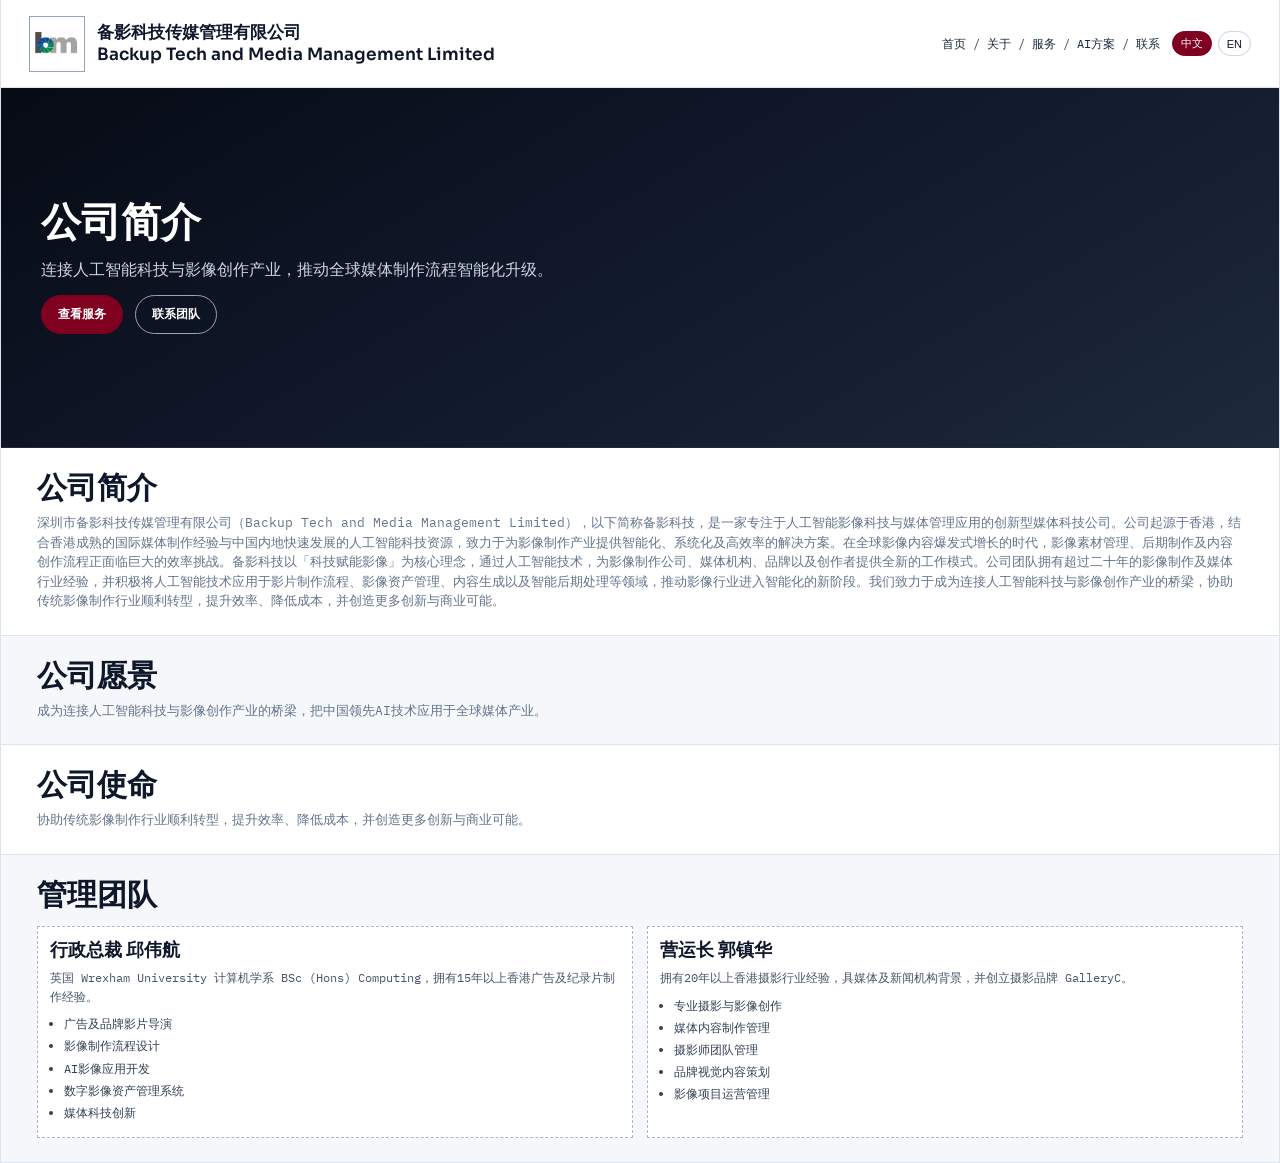
==== about.html @ a10dc292 "Update about.html" ====
<!doctype html>
<html lang="zh-CN">
<head>
  <meta charset="utf-8" />
  <meta name="viewport" content="width=device-width,initial-scale=1" />
  <title>关于 - Backup Tech</title>
  <link rel="preconnect" href="https://fonts.googleapis.com" />
  <link rel="preconnect" href="https://fonts.gstatic.com" crossorigin />
  <link href="https://fonts.googleapis.com/css2?family=Sora:wght@600&family=IBM+Plex+Mono:wght@400;500&display=swap" rel="stylesheet" />
  <link rel="stylesheet" href="./styles.css" />
</head>
<body>
  <div class="site">
    <header class="top">
      <div class="brand"><div class="logo-box"><img src="./logo.jpeg" alt="Backup Tech Logo" /></div><span data-i18n-key="brand"></span></div>
      <div class="top-right">
        <div class="menu">
          <a href="./index.html" data-i18n-key="nav_home"></a> /
          <a href="./about.html" data-i18n-key="nav_about"></a> /
          <a href="./services.html" data-i18n-key="nav_services"></a> /
          <a href="./ai-solutions.html" data-i18n-key="nav_ai"></a> /
          <a href="./contact-chatbot.html" data-i18n-key="nav_contact"></a>
        </div>
        <div class="lang-toggle"><button class="lang-btn" type="button" data-lang-switch="zh">中文</button><button class="lang-btn" type="button" data-lang-switch="en">EN</button></div>
      </div>
    </header>

    <section class="hero">
      <h1 data-i18n-key="hero_title"></h1>
      <p data-i18n-key="hero_sub"></p>
      <div class="btns">
        <a class="btn primary" href="./services.html" data-i18n-key="hero_btn_1"></a>
        <a class="btn secondary" href="./contact-chatbot.html" data-i18n-key="hero_btn_2"></a>
      </div>
    </section>

    <section class="sec white"><h2 data-i18n-key="overview_title"></h2><p class="sub" data-i18n-key="overview_text"></p></section>
    <section class="sec"><h2 data-i18n-key="vision_title"></h2><p class="sub" data-i18n-key="vision_text"></p></section>
    <section class="sec white"><h2 data-i18n-key="mission_title"></h2><p class="sub" data-i18n-key="mission_text"></p></section>

    <section class="sec">
      <h2 data-i18n-key="team_title"></h2>
      <div class="cards grid2">
        <div class="card">
          <h3 data-i18n-key="ceo_title"></h3>
          <p data-i18n-key="ceo_desc"></p>
          <ul class="list">
            <li data-i18n-key="ceo_l1"></li><li data-i18n-key="ceo_l2"></li><li data-i18n-key="ceo_l3"></li><li data-i18n-key="ceo_l4"></li><li data-i18n-key="ceo_l5"></li>
          </ul>
        </div>
        <div class="card">
          <h3 data-i18n-key="coo_title"></h3>
          <p data-i18n-key="coo_desc"></p>
          <ul class="list">
            <li data-i18n-key="coo_l1"></li><li data-i18n-key="coo_l2"></li><li data-i18n-key="coo_l3"></li><li data-i18n-key="coo_l4"></li><li data-i18n-key="coo_l5"></li>
          </ul>
        </div>
      </div>
    </section>
  </div>

  <script>
    window.I18N = {
      zh: {
        __title: '关于 - Backup Tech',
        brand: '备影科技传媒管理有限公司<br>Backup Tech and Media Management Limited',
        nav_home: '首页', nav_about: '关于', nav_services: '服务', nav_ai: 'AI方案', nav_contact: '联系',
        hero_title: '公司简介', hero_sub: '连接人工智能科技与影像创作产业，推动全球媒体制作流程智能化升级。', hero_btn_1: '查看服务', hero_btn_2: '联系团队',
        overview_title: '公司简介', overview_text: '深圳市备影科技传媒管理有限公司（Backup Tech and Media Management Limited），以下简称备影科技，是一家专注于人工智能影像科技与媒体管理应用的创新型媒体科技公司。公司起源于香港，结合香港成熟的国际媒体制作经验与中国内地快速发展的人工智能科技资源，致力于为影像制作产业提供智能化、系统化及高效率的解决方案。在全球影像内容爆发式增长的时代，影像素材管理、后期制作及内容创作流程正面临巨大的效率挑战。备影科技以「科技赋能影像」为核心理念，通过人工智能技术，为影像制作公司、媒体机构、品牌以及创作者提供全新的工作模式。公司团队拥有超过二十年的影像制作及媒体行业经验，并积极将人工智能技术应用于影片制作流程、影像资产管理、内容生成以及智能后期处理等领域，推动影像行业进入智能化的新阶段。我们致力于成为连接人工智能科技与影像创作产业的桥梁，协助传统影像制作行业顺利转型，提升效率、降低成本，并创造更多创新与商业可能。',
        vision_title: '公司愿景', vision_text: '成为连接人工智能科技与影像创作产业的桥梁，把中国领先AI技术应用于全球媒体产业。',
        mission_title: '公司使命', mission_text: '协助传统影像制作行业顺利转型，提升效率、降低成本，并创造更多创新与商业可能。',
        team_title: '管理团队',
        ceo_title: '行政总裁 邱伟航', ceo_desc: '英国 Wrexham University 计算机学系 BSc (Hons) Computing，拥有15年以上香港广告及纪录片制作经验。',
        ceo_l1: '广告及品牌影片导演', ceo_l2: '影像制作流程设计', ceo_l3: 'AI影像应用开发', ceo_l4: '数字影像资产管理系统', ceo_l5: '媒体科技创新',
        coo_title: '营运长 郭镇华', coo_desc: '拥有20年以上香港摄影行业经验，具媒体及新闻机构背景，并创立摄影品牌 GalleryC。',
        coo_l1: '专业摄影与影像创作', coo_l2: '媒体内容制作管理', coo_l3: '摄影师团队管理', coo_l4: '品牌视觉内容策划', coo_l5: '影像项目运营管理'
      },
      en: {
        __title: 'About - Backup Tech',
        brand: 'Backup Tech and Media Management Limited<br>备影科技传媒管理有限公司',
        nav_home: 'Home', nav_about: 'About', nav_services: 'Services', nav_ai: 'AI Solutions', nav_contact: 'Contact',
        hero_title: 'Company Overview', hero_sub: 'Bridging AI technology and visual media creation for intelligent production workflows.', hero_btn_1: 'Explore Services', hero_btn_2: 'Contact Team',
        overview_title: 'Company Overview', overview_text: 'Backup Tech focuses on AI visual media technology and media management, integrating Hong Kong production expertise with Shenzhen AI resources to deliver systematic solutions.',
        vision_title: 'Vision', vision_text: 'To become the bridge between AI technology and the visual media industry worldwide.',
        mission_title: 'Mission', mission_text: 'Help traditional media teams transform, improve efficiency, reduce costs, and unlock new business opportunities.',
        team_title: 'Management Team',
        ceo_title: 'CEO Tarrison Yau', ceo_desc: 'BSc (Hons) Computing from Wrexham University, with 15+ years of experience in Hong Kong advertising and documentary production.',
        ceo_l1: 'Commercial and brand film direction', ceo_l2: 'Production workflow design', ceo_l3: 'AI visual application development', ceo_l4: 'Digital asset management systems', ceo_l5: 'Media technology innovation',
        coo_title: 'COO Billy Kwok', coo_desc: '20+ years in the Hong Kong photography industry, with media/news background and founder of GalleryC.',
        coo_l1: 'Professional photography and visual creation', coo_l2: 'Media content production management', coo_l3: 'Photographer team management', coo_l4: 'Brand visual content planning', coo_l5: 'Project operations management'
      }
    };
  </script>
  <script src="./i18n.js"></script>
</body>
</html>
---- styles.css ----
:root {
  --bg: #f5f7fb;
  --panel: #ffffff;
  --ink: #0f172a;
  --muted: #64748b;
  --line: #dbe3ef;
  --hero: #0b1220;
  --cta: #800020;
}

* {
  box-sizing: border-box;
}

body {
  margin: 0;
  background: radial-gradient(circle at 15% 0%, #e8eefc 0, #f5f7fb 45%, #f5f7fb 100%);
  color: var(--ink);
  font-family: "IBM Plex Mono", monospace;
}

a {
  color: inherit;
  text-decoration: none;
}

.site {
  max-width: 1440px;
  margin: 0 auto;
  background: var(--bg);
  border-left: 1px solid var(--line);
  border-right: 1px solid var(--line);
}

.top {
  min-height: 88px;
  padding: 12px 28px;
  background: var(--panel);
  border-bottom: 1px solid var(--line);
  display: flex;
  align-items: center;
  justify-content: space-between;
  gap: 14px;
}

.top-right {
  display: flex;
  align-items: center;
  gap: 12px;
}

.brand {
  display: flex;
  align-items: center;
  gap: 12px;
  font-family: "Sora", sans-serif;
  font-weight: 600;
  font-size: 17px;
  line-height: 1.25;
}

.logo-box {
  width: 56px;
  height: 56px;
  border: 1px solid #94a3b8;
  background: #ffffff;
  overflow: hidden;
  flex-shrink: 0;
}

.logo-box img {
  width: 100%;
  height: 100%;
  object-fit: contain;
  display: block;
}

.menu {
  font-size: 12px;
  color: #334155;
  line-height: 1.6;
}

.menu a {
  color: #1e293b;
  border-bottom: 1px solid transparent;
}

.menu a:hover {
  border-bottom-color: #64748b;
}

.lang-toggle {
  display: flex;
  gap: 6px;
}

.lang-btn {
  border: 1px solid #cbd5e1;
  background: #fff;
  color: #0f172a;
  font-size: 11px;
  padding: 4px 8px;
  border-radius: 999px;
  cursor: pointer;
}

.lang-btn.active {
  background: #800020;
  border-color: #800020;
  color: #fff;
}

.hero {
  background: linear-gradient(150deg, #060b14 0%, #121a2e 55%, #1e293b 100%);
  color: #fff;
  padding: 42px 40px;
  min-height: 360px;
  display: flex;
  flex-direction: column;
  justify-content: center;
  gap: 14px;
  border-bottom: 1px solid #1f2937;
}

.hero h1 {
  margin: 0;
  font-family: "Sora", sans-serif;
  font-size: 40px;
  line-height: 1.08;
}

.hero p {
  margin: 0;
  color: #cbd5e1;
  line-height: 1.45;
  max-width: 980px;
}

.btns {
  display: flex;
  gap: 12px;
  flex-wrap: wrap;
}

.btn {
  display: inline-block;
  border-radius: 999px;
  border: 1px solid #94a3b8;
  padding: 10px 16px;
  font-size: 12px;
  font-family: "Sora", sans-serif;
  font-weight: 600;
  background: transparent;
  cursor: pointer;
}

.btn.primary {
  background: var(--cta);
  border-color: var(--cta);
  color: #fff;
}

.btn.secondary {
  color: #fff;
}

.btn.ghost {
  color: #0f172a;
  background: #eef2ff;
  border-color: #c7d2fe;
}

.sec {
  padding: 24px 36px;
  border-bottom: 1px solid var(--line);
}

.sec.white {
  background: var(--panel);
}

.sec h2 {
  margin: 0 0 8px;
  font-family: "Sora", sans-serif;
  font-size: 30px;
  line-height: 1.1;
}

.sub {
  margin: 0;
  font-size: 13px;
  color: var(--muted);
  line-height: 1.5;
}

.cards {
  margin-top: 14px;
  display: grid;
  grid-template-columns: repeat(3, minmax(0, 1fr));
  gap: 14px;
}

.grid2 {
  grid-template-columns: repeat(2, minmax(0, 1fr));
}

.card {
  min-height: 150px;
  background: #fff;
  border: 1px dashed #a9b7ca;
  padding: 12px;
}

.card h3 {
  margin: 0 0 8px;
  font-family: "Sora", sans-serif;
  font-size: 18px;
  line-height: 1.25;
}

.card p {
  margin: 0;
  font-size: 12px;
  color: #475569;
  line-height: 1.55;
}

.list {
  margin: 8px 0 0;
  padding-left: 14px;
  font-size: 12px;
  line-height: 1.6;
  color: #334155;
}

.list li {
  margin: 0 0 3px;
}

.chips {
  margin-top: 12px;
  display: flex;
  flex-wrap: wrap;
  gap: 8px;
}

.chip {
  border: 1px solid #cbd5e1;
  background: #f8fafc;
  padding: 6px 10px;
  border-radius: 999px;
  font-size: 11px;
}

button.chip {
  cursor: pointer;
}

.cta {
  background: #0f172a;
  color: #fff;
  padding: 22px 36px;
  display: flex;
  align-items: center;
  justify-content: space-between;
  gap: 16px;
  flex-wrap: wrap;
}

.cta h3 {
  margin: 0;
  font-family: "Sora", sans-serif;
  font-size: 30px;
  line-height: 1.15;
}

.chatbox {
  background: #f8fbff;
  border: 1px solid #c5d5ef;
  padding: 12px;
  min-height: 220px;
  max-height: 360px;
  overflow: auto;
}

.msg {
  border: 1px solid #dbe5f3;
  background: #fff;
  padding: 9px;
  font-size: 12px;
  line-height: 1.45;
  margin-bottom: 8px;
}

.form-grid {
  margin-top: 14px;
  display: grid;
  grid-template-columns: repeat(2, minmax(0, 1fr));
  gap: 10px;
}

.single-col {
  grid-template-columns: 1fr;
}

.input,
.textarea {
  width: 100%;
  border: 1px solid #cbd5e1;
  background: #fff;
  padding: 10px;
  min-height: 44px;
  font-size: 12px;
  color: #0f172a;
  font-family: "IBM Plex Mono", monospace;
}

.textarea {
  min-height: 96px;
  resize: vertical;
}

.full {
  grid-column: 1 / -1;
  min-height: 120px;
}

.chat-input-row {
  margin-top: 10px;
  display: grid;
  grid-template-columns: 1fr auto;
  gap: 8px;
  align-items: end;
}

.footer {
  min-height: 96px;
  background: #030712;
  color: #cbd5e1;
  padding: 18px 36px;
  display: flex;
  align-items: center;
  justify-content: space-between;
  gap: 10px;
  flex-wrap: wrap;
  font-size: 12px;
}

@media (max-width: 960px) {
  .top {
    flex-direction: column;
    align-items: flex-start;
  }

  .top-right {
    width: 100%;
    flex-direction: column;
    align-items: flex-start;
  }

  .menu {
    width: 100%;
  }

  .hero h1 {
    font-size: 30px;
  }

  .cards,
  .grid2,
  .form-grid,
  .chat-input-row {
    grid-template-columns: 1fr;
  }

  .top,
  .hero,
  .sec,
  .cta,
  .footer {
    padding-left: 20px;
    padding-right: 20px;
  }
}
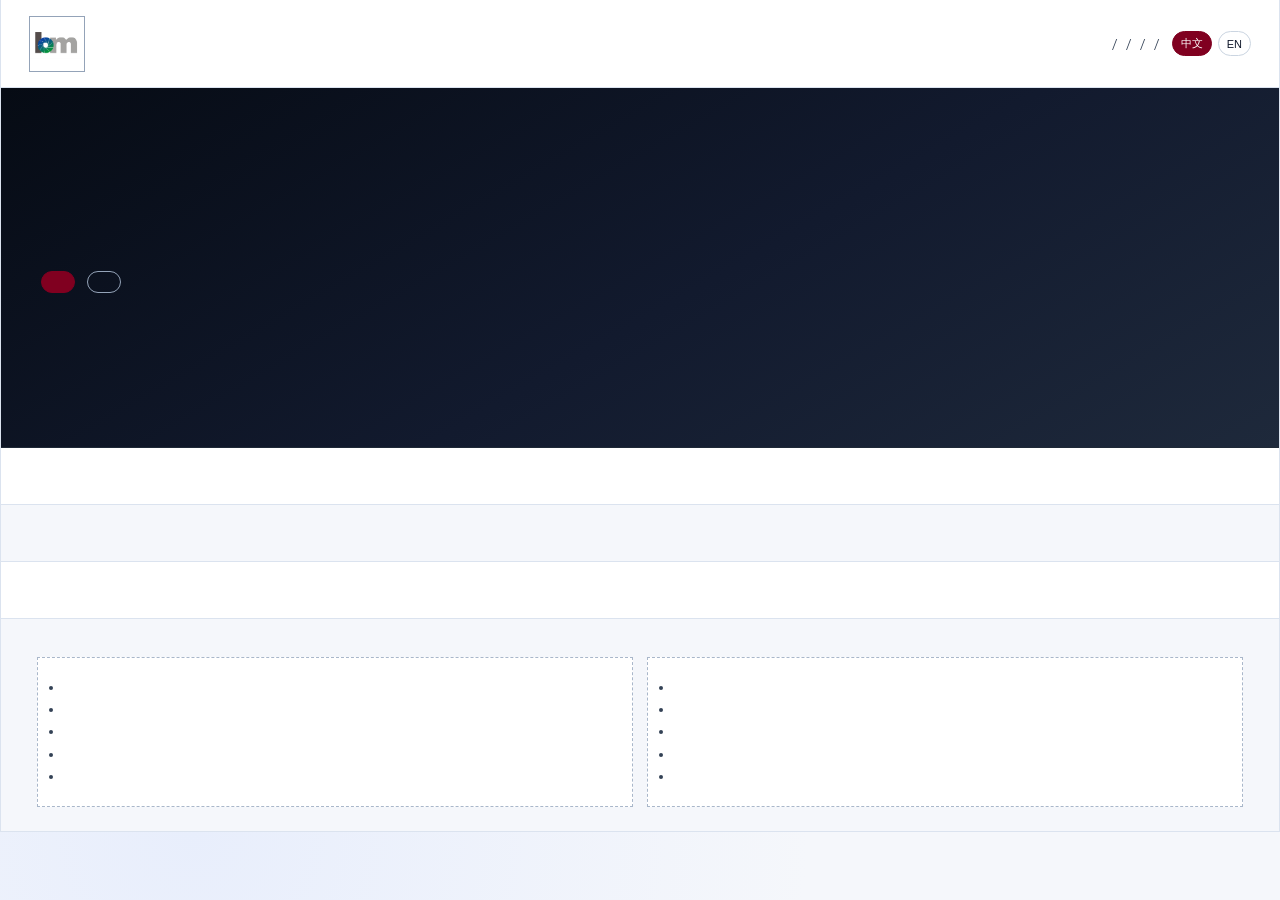
==== commit dd13dfcf: "Update about.html" ====
--- a/about.html
+++ b/about.html
@@ -66,7 +66,15 @@
         brand: '备影科技传媒管理有限公司<br>Backup Tech and Media Management Limited',
         nav_home: '首页', nav_about: '关于', nav_services: '服务', nav_ai: 'AI方案', nav_contact: '联系',
         hero_title: '公司简介', hero_sub: '连接人工智能科技与影像创作产业，推动全球媒体制作流程智能化升级。', hero_btn_1: '查看服务', hero_btn_2: '联系团队',
-        overview_title: '公司简介', overview_text: '深圳市备影科技传媒管理有限公司（Backup Tech and Media Management Limited），以下简称备影科技，是一家专注于人工智能影像科技与媒体管理应用的创新型媒体科技公司。公司起源于香港，结合香港成熟的国际媒体制作经验与中国内地快速发展的人工智能科技资源，致力于为影像制作产业提供智能化、系统化及高效率的解决方案。在全球影像内容爆发式增长的时代，影像素材管理、后期制作及内容创作流程正面临巨大的效率挑战。备影科技以「科技赋能影像」为核心理念，通过人工智能技术，为影像制作公司、媒体机构、品牌以及创作者提供全新的工作模式。公司团队拥有超过二十年的影像制作及媒体行业经验，并积极将人工智能技术应用于影片制作流程、影像资产管理、内容生成以及智能后期处理等领域，推动影像行业进入智能化的新阶段。我们致力于成为连接人工智能科技与影像创作产业的桥梁，协助传统影像制作行业顺利转型，提升效率、降低成本，并创造更多创新与商业可能。',
+        overview_title: '公司简介', overview_text: '深圳市备影科技传媒管理有限公司（Backup Tech and Media Management Limited），以下简称备影科技，是一家专注于人工智能影像科技与媒体管理应用的创新型媒体科技公司。
+          </br>公司起源于香港，结合香港成熟的国际媒体制作经验与中国内地快速发展的人工智能科技资源，致力于为影像制作产业提供智能化、系统化及高效率的解决方案。在全球影像内容爆发式增长的时代，影像素材管理、后期制作及内容创作流程正面临巨大的效率挑战。
+          </br>备影科技以「科技赋能影像」为核心理念，通过人工智能技术，为影像制作公司、媒体机构、品牌以及创作者提供全新的工作模式。公司团队拥有超过二十年的影像制作及媒体行业经验，并积极将人工智能技术应用于影片制作流程、影像资产管理、内容生成以及智能后期处理等领域，推动影像行业进入智能化的新阶段。
+          </br>我们致力于成为连接人工智能科技与影像创作产业的桥梁，协助传统影像制作行业顺利转型，提升效率、降低成本，并创造更多创新与商业可能。</br></br>备影科技的服务及技术方案目前主要面向：</br></br>香港及欧美影像制作公司</br> 广告与品牌内容制作团队  
+</br>国际影视制作公司  
+</br>数字媒体平台与内容创作者  
+</br>AI影像技术开发合作伙伴  
+</br>
+</br>通过香港与深圳双城市资源整合，我们致力于把中国领先的人工智能技术应用于全球媒体产业。',
         vision_title: '公司愿景', vision_text: '成为连接人工智能科技与影像创作产业的桥梁，把中国领先AI技术应用于全球媒体产业。',
         mission_title: '公司使命', mission_text: '协助传统影像制作行业顺利转型，提升效率、降低成本，并创造更多创新与商业可能。',
         team_title: '管理团队',
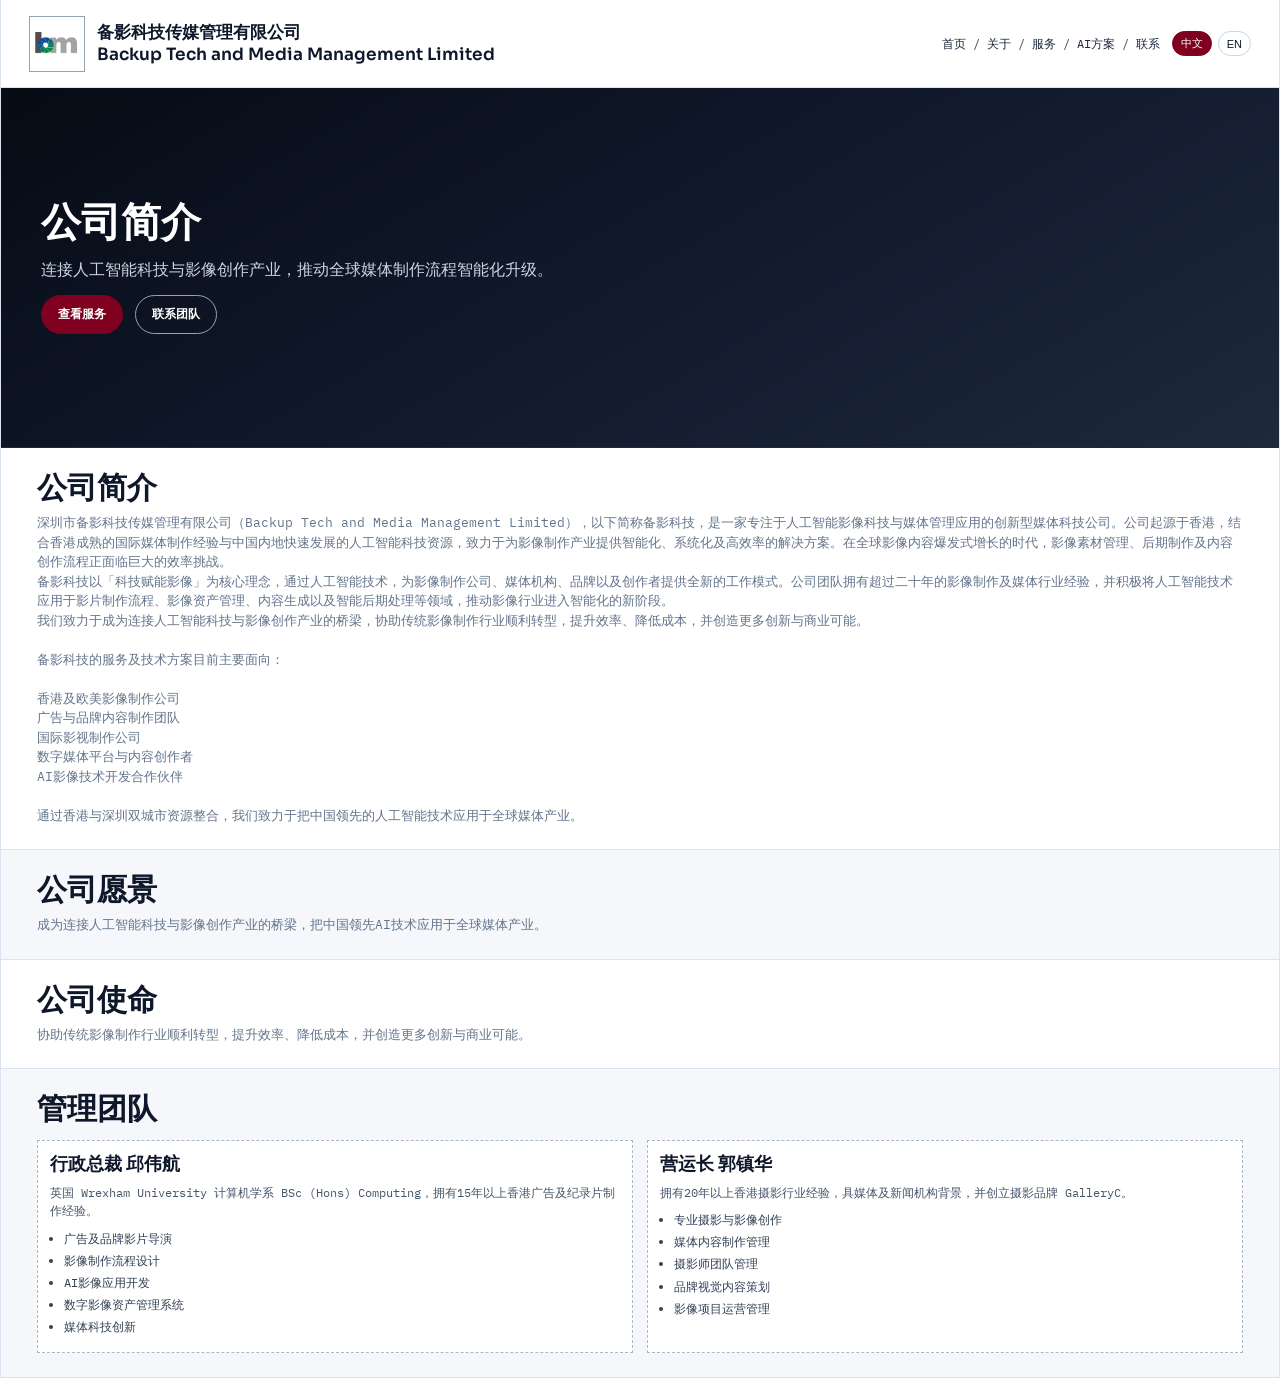
==== commit 65c7d10f: "Update about.html" ====
--- a/about.html
+++ b/about.html
@@ -66,15 +66,7 @@
         brand: '备影科技传媒管理有限公司<br>Backup Tech and Media Management Limited',
         nav_home: '首页', nav_about: '关于', nav_services: '服务', nav_ai: 'AI方案', nav_contact: '联系',
         hero_title: '公司简介', hero_sub: '连接人工智能科技与影像创作产业，推动全球媒体制作流程智能化升级。', hero_btn_1: '查看服务', hero_btn_2: '联系团队',
-        overview_title: '公司简介', overview_text: '深圳市备影科技传媒管理有限公司（Backup Tech and Media Management Limited），以下简称备影科技，是一家专注于人工智能影像科技与媒体管理应用的创新型媒体科技公司。
-          </br>公司起源于香港，结合香港成熟的国际媒体制作经验与中国内地快速发展的人工智能科技资源，致力于为影像制作产业提供智能化、系统化及高效率的解决方案。在全球影像内容爆发式增长的时代，影像素材管理、后期制作及内容创作流程正面临巨大的效率挑战。
-          </br>备影科技以「科技赋能影像」为核心理念，通过人工智能技术，为影像制作公司、媒体机构、品牌以及创作者提供全新的工作模式。公司团队拥有超过二十年的影像制作及媒体行业经验，并积极将人工智能技术应用于影片制作流程、影像资产管理、内容生成以及智能后期处理等领域，推动影像行业进入智能化的新阶段。
-          </br>我们致力于成为连接人工智能科技与影像创作产业的桥梁，协助传统影像制作行业顺利转型，提升效率、降低成本，并创造更多创新与商业可能。</br></br>备影科技的服务及技术方案目前主要面向：</br></br>香港及欧美影像制作公司</br> 广告与品牌内容制作团队  
-</br>国际影视制作公司  
-</br>数字媒体平台与内容创作者  
-</br>AI影像技术开发合作伙伴  
-</br>
-</br>通过香港与深圳双城市资源整合，我们致力于把中国领先的人工智能技术应用于全球媒体产业。',
+        overview_title: '公司简介', overview_text: '深圳市备影科技传媒管理有限公司（Backup Tech and Media Management Limited），以下简称备影科技，是一家专注于人工智能影像科技与媒体管理应用的创新型媒体科技公司。公司起源于香港，结合香港成熟的国际媒体制作经验与中国内地快速发展的人工智能科技资源，致力于为影像制作产业提供智能化、系统化及高效率的解决方案。在全球影像内容爆发式增长的时代，影像素材管理、后期制作及内容创作流程正面临巨大的效率挑战。<br>备影科技以「科技赋能影像」为核心理念，通过人工智能技术，为影像制作公司、媒体机构、品牌以及创作者提供全新的工作模式。公司团队拥有超过二十年的影像制作及媒体行业经验，并积极将人工智能技术应用于影片制作流程、影像资产管理、内容生成以及智能后期处理等领域，推动影像行业进入智能化的新阶段。<br>我们致力于成为连接人工智能科技与影像创作产业的桥梁，协助传统影像制作行业顺利转型，提升效率、降低成本，并创造更多创新与商业可能。<br><br>备影科技的服务及技术方案目前主要面向：<br><br>香港及欧美影像制作公司<br>广告与品牌内容制作团队<br>国际影视制作公司<br>数字媒体平台与内容创作者<br>AI影像技术开发合作伙伴<br><br>通过香港与深圳双城市资源整合，我们致力于把中国领先的人工智能技术应用于全球媒体产业。',
         vision_title: '公司愿景', vision_text: '成为连接人工智能科技与影像创作产业的桥梁，把中国领先AI技术应用于全球媒体产业。',
         mission_title: '公司使命', mission_text: '协助传统影像制作行业顺利转型，提升效率、降低成本，并创造更多创新与商业可能。',
         team_title: '管理团队',
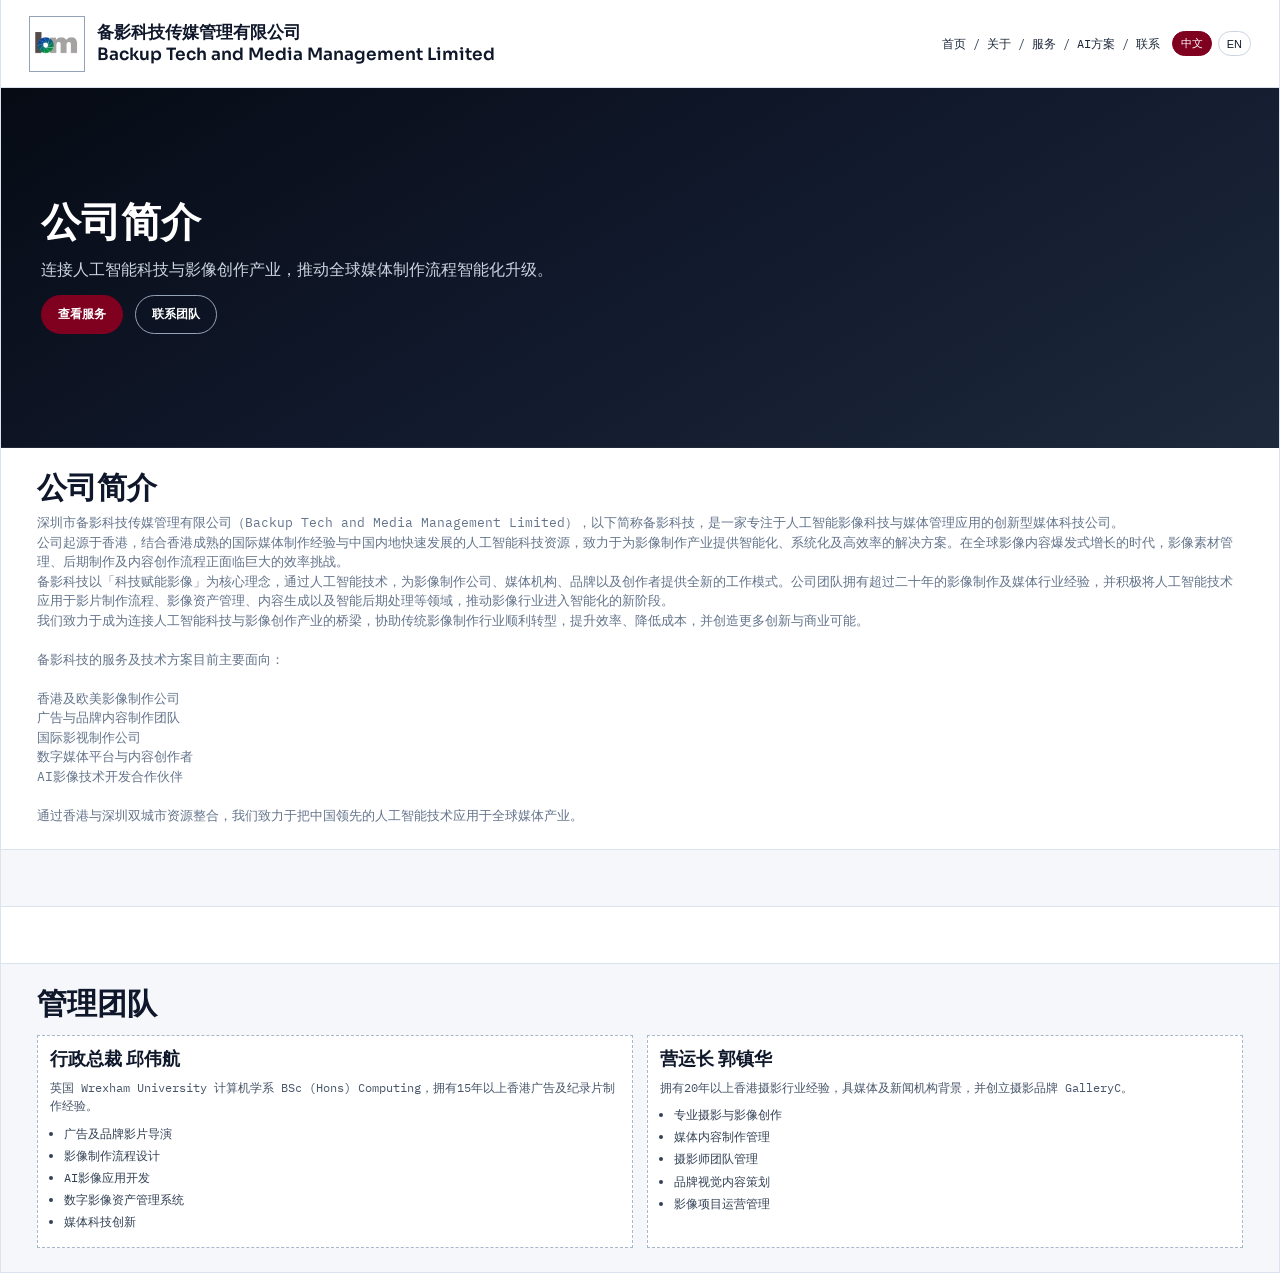
==== commit bbc4bbcb: "Update about.html" ====
--- a/about.html
+++ b/about.html
@@ -66,9 +66,7 @@
         brand: '备影科技传媒管理有限公司<br>Backup Tech and Media Management Limited',
         nav_home: '首页', nav_about: '关于', nav_services: '服务', nav_ai: 'AI方案', nav_contact: '联系',
         hero_title: '公司简介', hero_sub: '连接人工智能科技与影像创作产业，推动全球媒体制作流程智能化升级。', hero_btn_1: '查看服务', hero_btn_2: '联系团队',
-        overview_title: '公司简介', overview_text: '深圳市备影科技传媒管理有限公司（Backup Tech and Media Management Limited），以下简称备影科技，是一家专注于人工智能影像科技与媒体管理应用的创新型媒体科技公司。公司起源于香港，结合香港成熟的国际媒体制作经验与中国内地快速发展的人工智能科技资源，致力于为影像制作产业提供智能化、系统化及高效率的解决方案。在全球影像内容爆发式增长的时代，影像素材管理、后期制作及内容创作流程正面临巨大的效率挑战。<br>备影科技以「科技赋能影像」为核心理念，通过人工智能技术，为影像制作公司、媒体机构、品牌以及创作者提供全新的工作模式。公司团队拥有超过二十年的影像制作及媒体行业经验，并积极将人工智能技术应用于影片制作流程、影像资产管理、内容生成以及智能后期处理等领域，推动影像行业进入智能化的新阶段。<br>我们致力于成为连接人工智能科技与影像创作产业的桥梁，协助传统影像制作行业顺利转型，提升效率、降低成本，并创造更多创新与商业可能。<br><br>备影科技的服务及技术方案目前主要面向：<br><br>香港及欧美影像制作公司<br>广告与品牌内容制作团队<br>国际影视制作公司<br>数字媒体平台与内容创作者<br>AI影像技术开发合作伙伴<br><br>通过香港与深圳双城市资源整合，我们致力于把中国领先的人工智能技术应用于全球媒体产业。',
-        vision_title: '公司愿景', vision_text: '成为连接人工智能科技与影像创作产业的桥梁，把中国领先AI技术应用于全球媒体产业。',
-        mission_title: '公司使命', mission_text: '协助传统影像制作行业顺利转型，提升效率、降低成本，并创造更多创新与商业可能。',
+        overview_title: '公司简介', overview_text: '深圳市备影科技传媒管理有限公司（Backup Tech and Media Management Limited），以下简称备影科技，是一家专注于人工智能影像科技与媒体管理应用的创新型媒体科技公司。<br>公司起源于香港，结合香港成熟的国际媒体制作经验与中国内地快速发展的人工智能科技资源，致力于为影像制作产业提供智能化、系统化及高效率的解决方案。在全球影像内容爆发式增长的时代，影像素材管理、后期制作及内容创作流程正面临巨大的效率挑战。<br>备影科技以「科技赋能影像」为核心理念，通过人工智能技术，为影像制作公司、媒体机构、品牌以及创作者提供全新的工作模式。公司团队拥有超过二十年的影像制作及媒体行业经验，并积极将人工智能技术应用于影片制作流程、影像资产管理、内容生成以及智能后期处理等领域，推动影像行业进入智能化的新阶段。<br>我们致力于成为连接人工智能科技与影像创作产业的桥梁，协助传统影像制作行业顺利转型，提升效率、降低成本，并创造更多创新与商业可能。<br><br>备影科技的服务及技术方案目前主要面向：<br><br>香港及欧美影像制作公司<br>广告与品牌内容制作团队<br>国际影视制作公司<br>数字媒体平台与内容创作者<br>AI影像技术开发合作伙伴<br><br>通过香港与深圳双城市资源整合，我们致力于把中国领先的人工智能技术应用于全球媒体产业。',
         team_title: '管理团队',
         ceo_title: '行政总裁 邱伟航', ceo_desc: '英国 Wrexham University 计算机学系 BSc (Hons) Computing，拥有15年以上香港广告及纪录片制作经验。',
         ceo_l1: '广告及品牌影片导演', ceo_l2: '影像制作流程设计', ceo_l3: 'AI影像应用开发', ceo_l4: '数字影像资产管理系统', ceo_l5: '媒体科技创新',
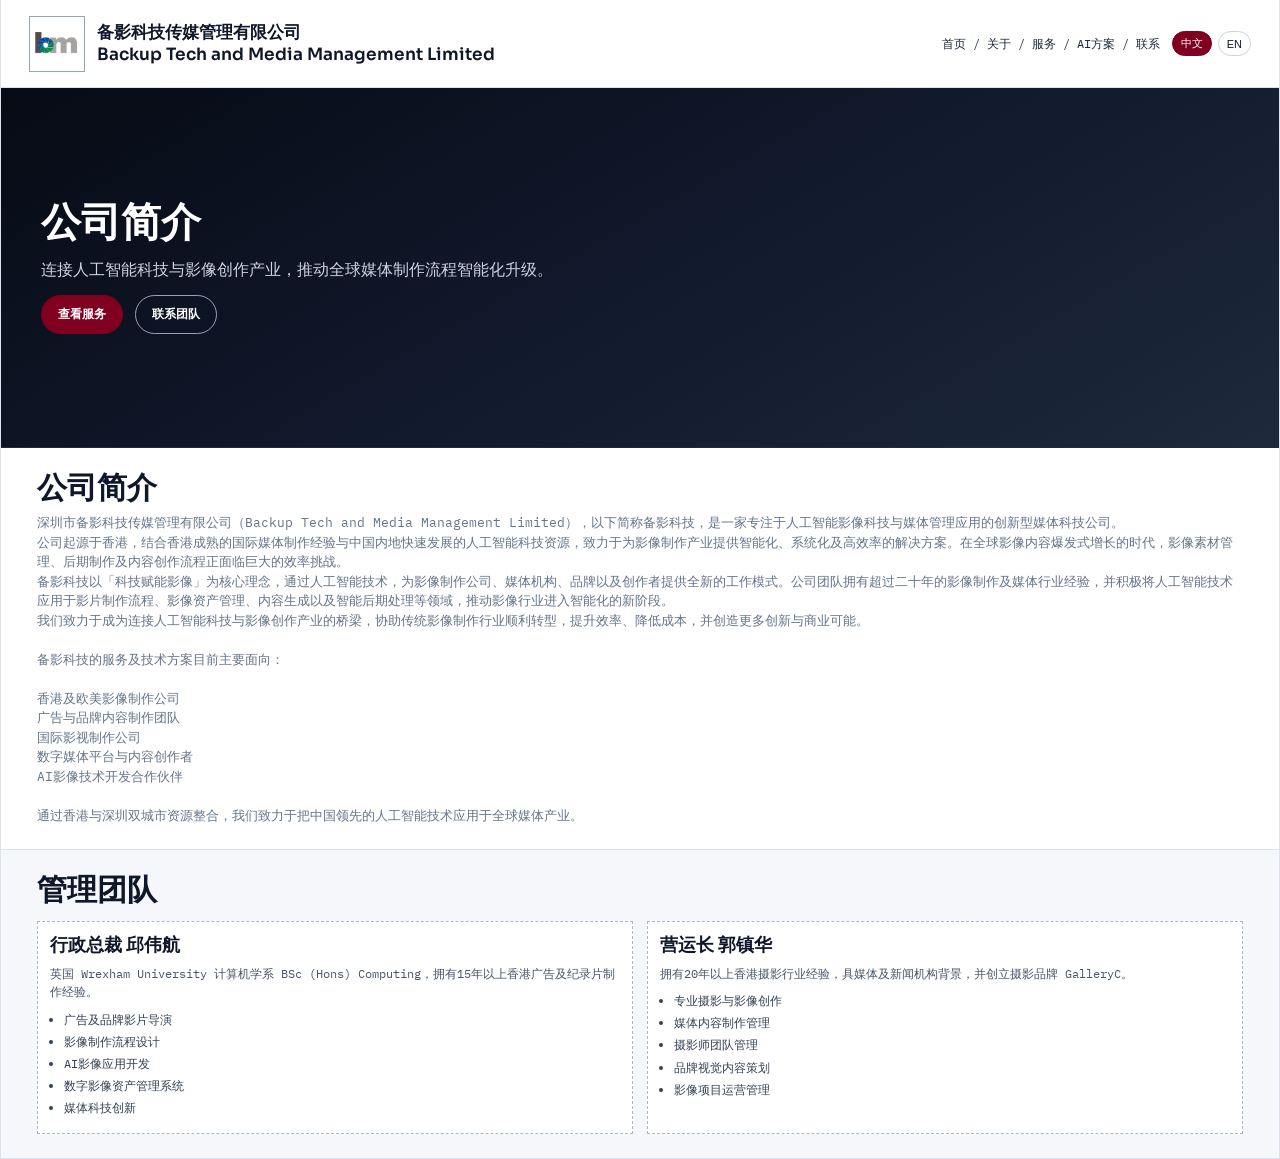
==== commit a6a1a3f5: "Update about.html" ====
--- a/about.html
+++ b/about.html
@@ -35,8 +35,6 @@
     </section>
 
     <section class="sec white"><h2 data-i18n-key="overview_title"></h2><p class="sub" data-i18n-key="overview_text"></p></section>
-    <section class="sec"><h2 data-i18n-key="vision_title"></h2><p class="sub" data-i18n-key="vision_text"></p></section>
-    <section class="sec white"><h2 data-i18n-key="mission_title"></h2><p class="sub" data-i18n-key="mission_text"></p></section>
 
     <section class="sec">
       <h2 data-i18n-key="team_title"></h2>
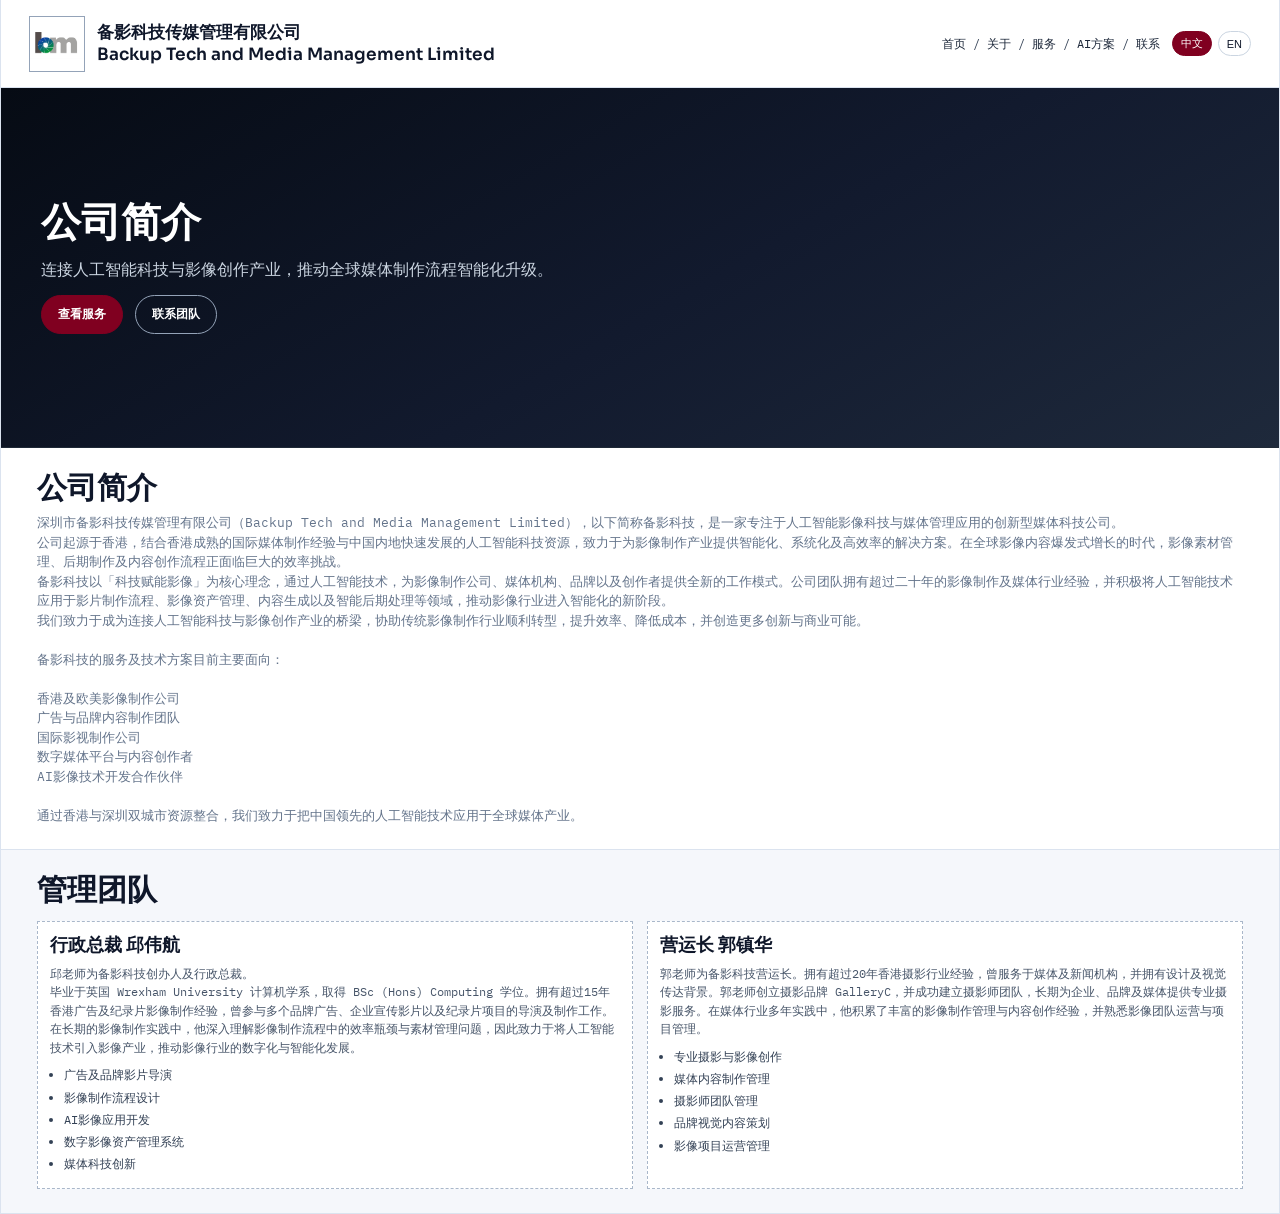
==== commit cb7e6bad: "Update about.html" ====
--- a/about.html
+++ b/about.html
@@ -66,9 +66,9 @@
         hero_title: '公司简介', hero_sub: '连接人工智能科技与影像创作产业，推动全球媒体制作流程智能化升级。', hero_btn_1: '查看服务', hero_btn_2: '联系团队',
         overview_title: '公司简介', overview_text: '深圳市备影科技传媒管理有限公司（Backup Tech and Media Management Limited），以下简称备影科技，是一家专注于人工智能影像科技与媒体管理应用的创新型媒体科技公司。<br>公司起源于香港，结合香港成熟的国际媒体制作经验与中国内地快速发展的人工智能科技资源，致力于为影像制作产业提供智能化、系统化及高效率的解决方案。在全球影像内容爆发式增长的时代，影像素材管理、后期制作及内容创作流程正面临巨大的效率挑战。<br>备影科技以「科技赋能影像」为核心理念，通过人工智能技术，为影像制作公司、媒体机构、品牌以及创作者提供全新的工作模式。公司团队拥有超过二十年的影像制作及媒体行业经验，并积极将人工智能技术应用于影片制作流程、影像资产管理、内容生成以及智能后期处理等领域，推动影像行业进入智能化的新阶段。<br>我们致力于成为连接人工智能科技与影像创作产业的桥梁，协助传统影像制作行业顺利转型，提升效率、降低成本，并创造更多创新与商业可能。<br><br>备影科技的服务及技术方案目前主要面向：<br><br>香港及欧美影像制作公司<br>广告与品牌内容制作团队<br>国际影视制作公司<br>数字媒体平台与内容创作者<br>AI影像技术开发合作伙伴<br><br>通过香港与深圳双城市资源整合，我们致力于把中国领先的人工智能技术应用于全球媒体产业。',
         team_title: '管理团队',
-        ceo_title: '行政总裁 邱伟航', ceo_desc: '英国 Wrexham University 计算机学系 BSc (Hons) Computing，拥有15年以上香港广告及纪录片制作经验。',
+        ceo_title: '行政总裁 邱伟航', ceo_desc: '邱老师为备影科技创办人及行政总裁。<br>毕业于英国 Wrexham University 计算机学系，取得 BSc (Hons) Computing 学位。拥有超过15年香港广告及纪录片影像制作经验，曾参与多个品牌广告、企业宣传影片以及纪录片项目的导演及制作工作。在长期的影像制作实践中，他深入理解影像制作流程中的效率瓶颈与素材管理问题，因此致力于将人工智能技术引入影像产业，推动影像行业的数字化与智能化发展。',
         ceo_l1: '广告及品牌影片导演', ceo_l2: '影像制作流程设计', ceo_l3: 'AI影像应用开发', ceo_l4: '数字影像资产管理系统', ceo_l5: '媒体科技创新',
-        coo_title: '营运长 郭镇华', coo_desc: '拥有20年以上香港摄影行业经验，具媒体及新闻机构背景，并创立摄影品牌 GalleryC。',
+        coo_title: '营运长 郭镇华', coo_desc: '郭老师为备影科技营运长。拥有超过20年香港摄影行业经验，曾服务于媒体及新闻机构，并拥有设计及视觉传达背景。郭老师创立摄影品牌 GalleryC，并成功建立摄影师团队，长期为企业、品牌及媒体提供专业摄影服务。在媒体行业多年实践中，他积累了丰富的影像制作管理与内容创作经验，并熟悉影像团队运营与项目管理。',
         coo_l1: '专业摄影与影像创作', coo_l2: '媒体内容制作管理', coo_l3: '摄影师团队管理', coo_l4: '品牌视觉内容策划', coo_l5: '影像项目运营管理'
       },
       en: {
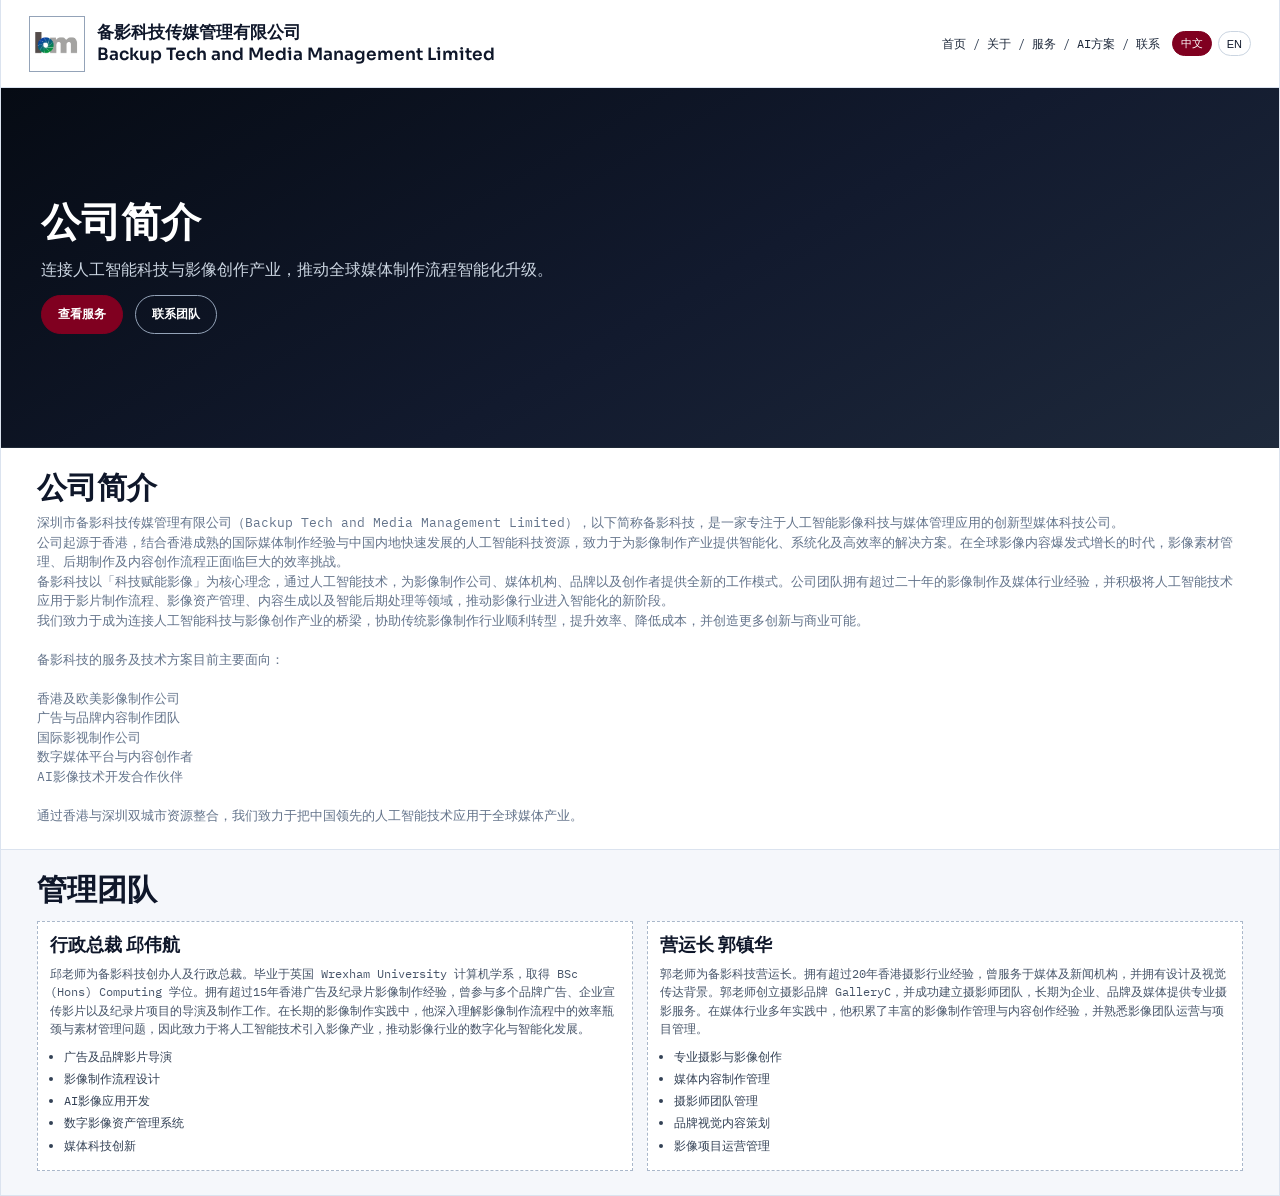
==== commit 90d5b258: "Update about.html" ====
--- a/about.html
+++ b/about.html
@@ -66,7 +66,7 @@
         hero_title: '公司简介', hero_sub: '连接人工智能科技与影像创作产业，推动全球媒体制作流程智能化升级。', hero_btn_1: '查看服务', hero_btn_2: '联系团队',
         overview_title: '公司简介', overview_text: '深圳市备影科技传媒管理有限公司（Backup Tech and Media Management Limited），以下简称备影科技，是一家专注于人工智能影像科技与媒体管理应用的创新型媒体科技公司。<br>公司起源于香港，结合香港成熟的国际媒体制作经验与中国内地快速发展的人工智能科技资源，致力于为影像制作产业提供智能化、系统化及高效率的解决方案。在全球影像内容爆发式增长的时代，影像素材管理、后期制作及内容创作流程正面临巨大的效率挑战。<br>备影科技以「科技赋能影像」为核心理念，通过人工智能技术，为影像制作公司、媒体机构、品牌以及创作者提供全新的工作模式。公司团队拥有超过二十年的影像制作及媒体行业经验，并积极将人工智能技术应用于影片制作流程、影像资产管理、内容生成以及智能后期处理等领域，推动影像行业进入智能化的新阶段。<br>我们致力于成为连接人工智能科技与影像创作产业的桥梁，协助传统影像制作行业顺利转型，提升效率、降低成本，并创造更多创新与商业可能。<br><br>备影科技的服务及技术方案目前主要面向：<br><br>香港及欧美影像制作公司<br>广告与品牌内容制作团队<br>国际影视制作公司<br>数字媒体平台与内容创作者<br>AI影像技术开发合作伙伴<br><br>通过香港与深圳双城市资源整合，我们致力于把中国领先的人工智能技术应用于全球媒体产业。',
         team_title: '管理团队',
-        ceo_title: '行政总裁 邱伟航', ceo_desc: '邱老师为备影科技创办人及行政总裁。<br>毕业于英国 Wrexham University 计算机学系，取得 BSc (Hons) Computing 学位。拥有超过15年香港广告及纪录片影像制作经验，曾参与多个品牌广告、企业宣传影片以及纪录片项目的导演及制作工作。在长期的影像制作实践中，他深入理解影像制作流程中的效率瓶颈与素材管理问题，因此致力于将人工智能技术引入影像产业，推动影像行业的数字化与智能化发展。',
+        ceo_title: '行政总裁 邱伟航', ceo_desc: '邱老师为备影科技创办人及行政总裁。毕业于英国 Wrexham University 计算机学系，取得 BSc (Hons) Computing 学位。拥有超过15年香港广告及纪录片影像制作经验，曾参与多个品牌广告、企业宣传影片以及纪录片项目的导演及制作工作。在长期的影像制作实践中，他深入理解影像制作流程中的效率瓶颈与素材管理问题，因此致力于将人工智能技术引入影像产业，推动影像行业的数字化与智能化发展。',
         ceo_l1: '广告及品牌影片导演', ceo_l2: '影像制作流程设计', ceo_l3: 'AI影像应用开发', ceo_l4: '数字影像资产管理系统', ceo_l5: '媒体科技创新',
         coo_title: '营运长 郭镇华', coo_desc: '郭老师为备影科技营运长。拥有超过20年香港摄影行业经验，曾服务于媒体及新闻机构，并拥有设计及视觉传达背景。郭老师创立摄影品牌 GalleryC，并成功建立摄影师团队，长期为企业、品牌及媒体提供专业摄影服务。在媒体行业多年实践中，他积累了丰富的影像制作管理与内容创作经验，并熟悉影像团队运营与项目管理。',
         coo_l1: '专业摄影与影像创作', coo_l2: '媒体内容制作管理', coo_l3: '摄影师团队管理', coo_l4: '品牌视觉内容策划', coo_l5: '影像项目运营管理'
